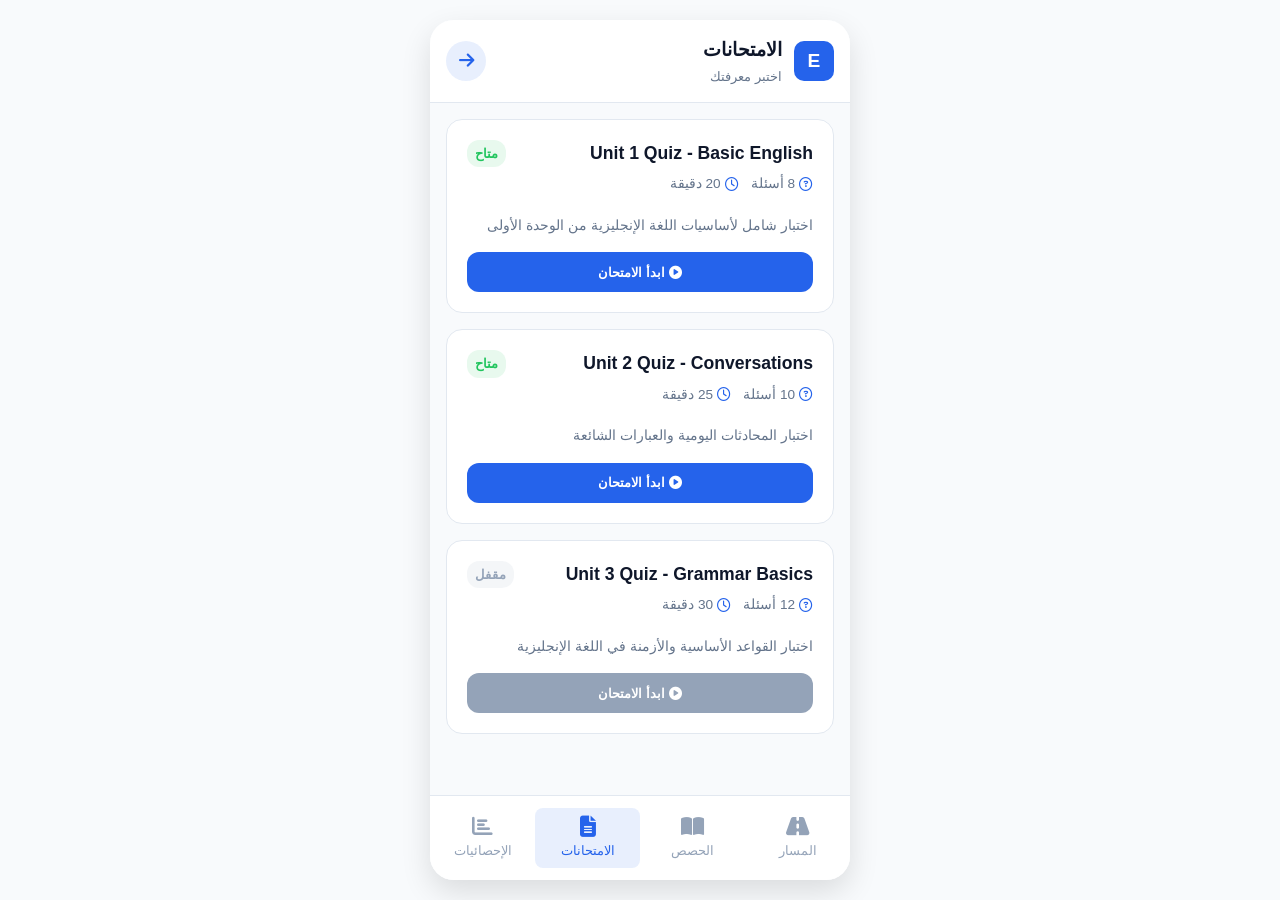
==== exams/exams.html @ 972218ee "Add files via upload" ====
<!DOCTYPE html>
<html lang="ar" dir="rtl">
<head>
    <meta charset="UTF-8">
    <meta name="viewport" content="width=device-width, initial-scale=1.0">
    <title>منصة تعلم الإنجليزية - الامتحانات</title>
    <link rel="stylesheet" href="https://cdnjs.cloudflare.com/ajax/libs/font-awesome/6.4.0/css/all.min.css">
    <link rel="stylesheet" href="./exams.css">
</head>
<body>
    <div class="phone-container">
        <!-- شاشة قائمة الامتحانات -->
        <div id="exams-screen" class="screen active">
            <header class="app-header">
                <div class="logo">
                    <div class="logo-icon">E</div>
                    <div class="logo-text">
                        <h1>الامتحانات</h1>
                        <p>اختبر معرفتك</p>
                    </div>
                </div>
                <a href="../home/home.html" class="btn-icon back-btn">
                    <i class="fas fa-arrow-right"></i>
                </a>
            </header>

            <main class="main-content">
                <div class="exams-container">
                    <!-- سيتم ملؤها بالجافاسكريبت -->
                </div>
            </main>
        </div>

        <!-- شاشة عرض الامتحان الفردي -->
        <div id="exam-view-screen" class="screen">
            <header class="app-header">
                <div class="logo">
                    <div class="logo-icon">E</div>
                    <div class="logo-text">
                        <h1>الامتحان</h1>
                        <p id="exam-title-header">عنوان الامتحان</p>
                    </div>
                </div>
                <button class="btn-icon back-btn" onclick="goBackToExams()">
                    <i class="fas fa-arrow-right"></i>
                </button>
            </header>

            <main class="main-content">
                <div class="exam-content">
                    <div class="card">
                        <h3><i class="fas fa-file-alt"></i> أسئلة الامتحان</h3>
                        <div id="exam-questions"></div>
                        <div class="exam-actions">
                            <button class="btn btn-primary" onclick="submitExam()">
                                <i class="fas fa-check-circle"></i> تسليم الامتحان
                            </button>
                        </div>
                    </div>
                </div>
            </main>
        </div>

        <!-- التنقل السفلي -->
        <nav class="bottom-nav">
            <a href="../home/home.html" class="nav-item">
                <i class="fas fa-road"></i>
                <span>المسار</span>
            </a>
            <a href="../lessons/lessons.html" class="nav-item">
                <i class="fas fa-book-open"></i>
                <span>الحصص</span>
            </a>
            <a href="exams.html" class="nav-item active">
                <i class="fas fa-file-alt"></i>
                <span>الامتحانات</span>
            </a>
            <a href="../stats/stats.html" class="nav-item">
                <i class="fas fa-chart-bar"></i>
                <span>الإحصائيات</span>
            </a>
        </nav>
    </div>

    <script src="./exams.js"></script>
</body>
</html>
---- exams/exams.css ----
/* ===== CSS Reset ===== */
* {
    margin: 0;
    padding: 0;
    box-sizing: border-box;
}

:root {
    --primary: #2563EB;
    --primary-light: rgba(37, 99, 235, 0.1);
    --success: #22C55E;
    --success-light: rgba(34, 197, 94, 0.1);
    --background: #F8FAFC;
    --card-bg: #FFFFFF;
    --text-primary: #0F172A;
    --text-secondary: #64748B;
    --border: #E2E8F0;
    --inactive: #94A3B8;
    --radius: 16px;
    --button-radius: 12px;
    --shadow: 0 4px 12px rgba(0, 0, 0, 0.05);
    --spacing: 16px;
}

body {
    font-family: -apple-system, BlinkMacSystemFont, 'Segoe UI', 'Noto Sans Arabic', sans-serif;
    background-color: var(--background);
    color: var(--text-primary);
    line-height: 1.5;
    min-height: 100vh;
    margin: 0;
    overflow-x: hidden;
}

.phone-container {
    width: 100%;
    max-width: 100%;
    height: 100vh;
    background-color: white;
    border-radius: 0;
    overflow: hidden;
    position: relative;
    border: none;
}

.screen {
    display: none;
    height: 100%;
    flex-direction: column;
    background-color: var(--background);
}

.screen.active {
    display: flex;
}

/* ===== الهيدر ===== */
.app-header {
    display: flex;
    justify-content: space-between;
    align-items: center;
    padding: var(--spacing);
    background-color: white;
    border-bottom: 1px solid var(--border);
}

.logo {
    display: flex;
    align-items: center;
    gap: 12px;
}

.logo-icon {
    width: 40px;
    height: 40px;
    background-color: var(--primary);
    border-radius: 10px;
    display: flex;
    align-items: center;
    justify-content: center;
    color: white;
    font-weight: 700;
    font-size: 1.2rem;
}

.logo-text h1 {
    font-size: 1.2rem;
    color: var(--text-primary);
    margin-bottom: 2px;
}

.logo-text p {
    font-size: 0.8rem;
    color: var(--text-secondary);
    margin-bottom: 0;
}

.btn-icon {
    width: 40px;
    height: 40px;
    border-radius: 50%;
    border: none;
    background-color: var(--primary-light);
    color: var(--primary);
    display: flex;
    align-items: center;
    justify-content: center;
    cursor: pointer;
    font-size: 1.1rem;
    text-decoration: none;
}

/* ===== المحتوى الرئيسي ===== */
.main-content {
    flex: 1;
    overflow-y: auto;
    padding: var(--spacing);
    padding-bottom: 100px;
}

.card {
    background-color: var(--card-bg);
    border-radius: var(--radius);
    padding: 20px;
    margin-bottom: 16px;
    box-shadow: var(--shadow);
    border: 1px solid var(--border);
}

/* ===== الأزرار ===== */
.btn {
    display: block;
    width: 100%;
    height: 48px;
    border: none;
    border-radius: var(--button-radius);
    font-size: 1rem;
    font-weight: 600;
    cursor: pointer;
    transition: all 0.2s ease;
    display: flex;
    align-items: center;
    justify-content: center;
    gap: 8px;
}

.btn-primary {
    background-color: var(--primary);
    color: white;
    margin: 20px 0;
}

.btn-primary:hover {
    background-color: #1d4ed8;
}

.btn:active {
    transform: scale(0.98);
}

/* ===== شاشة الامتحانات ===== */
.exams-container {
    display: flex;
    flex-direction: column;
    gap: 16px;
}

.exam-card {
    background-color: white;
    border-radius: var(--radius);
    padding: 20px;
    border: 1px solid var(--border);
    transition: all 0.3s ease;
}

.exam-card:hover {
    transform: translateY(-4px);
    box-shadow: 0 8px 20px rgba(0, 0, 0, 0.1);
}

.exam-header {
    display: flex;
    justify-content: space-between;
    align-items: flex-start;
    margin-bottom: 12px;
}

.exam-title {
    font-size: 1.1rem;
    font-weight: 600;
    margin-bottom: 8px;
}

.exam-description {
    color: var(--text-secondary);
    font-size: 0.9rem;
    margin-bottom: 16px;
}

.exam-btn {
    width: 100%;
    height: 40px;
    background-color: var(--primary);
    color: white;
    border: none;
    border-radius: var(--button-radius);
    font-weight: 600;
    cursor: pointer;
    transition: background-color 0.2s ease;
}

.exam-btn:hover {
    background-color: #1d4ed8;
}

.exam-btn:disabled {
    background-color: var(--inactive);
    cursor: not-allowed;
}

.exam-details {
    display: flex;
    gap: 12px;
    margin-bottom: 8px;
}

.exam-info {
    display: flex;
    align-items: center;
    gap: 4px;
    font-size: 0.85rem;
    color: var(--text-secondary);
}

.exam-info i {
    color: var(--primary);
}

.status-available {
    background-color: var(--success-light);
    color: var(--success);
    padding: 4px 8px;
    border-radius: 12px;
    font-weight: 600;
    font-size: 0.8rem;
}

.status-locked {
    background-color: rgba(148, 163, 184, 0.1);
    color: var(--inactive);
    padding: 4px 8px;
    border-radius: 12px;
    font-weight: 600;
    font-size: 0.8rem;
}

/* ===== شاشة الامتحان الفردي ===== */
#exam-questions {
    display: flex;
    flex-direction: column;
    gap: 16px;
}

.question-card {
    background: linear-gradient(135deg, var(--background) 0%, rgba(37, 99, 235, 0.02) 100%);
    border-radius: 12px;
    padding: 16px;
    border: 2px solid var(--border);
    transition: all 0.3s ease;
    margin-bottom: 12px;
}

.question-card:hover {
    border-color: var(--primary);
    box-shadow: 0 4px 12px rgba(37, 99, 235, 0.1);
}

.question-text {
    font-weight: 700;
    margin-bottom: 12px;
    color: var(--primary);
    font-size: 1.05rem;
}

.question-options {
    display: flex;
    flex-direction: column;
    gap: 8px;
}

.option-label {
    display: flex;
    align-items: center;
    padding: 10px 12px;
    background-color: white;
    border-radius: 8px;
    border: 1px solid var(--border);
    cursor: pointer;
    transition: all 0.2s ease;
    width: 100%;
    box-sizing: border-box;
    user-select: none;
}

.option-label:hover {
    border-color: var(--primary);
    background-color: var(--primary-light);
}

.option-label input {
    margin-left: 8px;
    cursor: pointer;
    flex-shrink: 0;
    width: 18px;
    height: 18px;
}

.option-label span {
    flex: 1;
    text-align: right;
    color: var(--text-color);
    font-size: 0.95rem;
    cursor: pointer;
}

.option-label input:checked {
    accent-color: var(--primary);
}

/* نتائج الإجابات */
.answer-result-inline {
    padding: 8px 12px;
    margin-top: 8px;
    border-radius: 8px;
    font-size: 0.85rem;
    font-weight: 500;
    display: flex;
    flex-direction: column;
    gap: 4px;
}

.answer-result-inline.correct-inline {
    background-color: rgba(34, 197, 94, 0.15);
    color: var(--success);
    border-left: 3px solid var(--success);
    padding-right: 12px;
}

.answer-result-inline.wrong-inline {
    background-color: rgba(239, 68, 68, 0.15);
    color: #EF4444;
    border-left: 3px solid #EF4444;
    padding-right: 12px;
}

.correct-answer-inline {
    font-size: 0.75rem;
    margin-top: 4px;
    padding-top: 4px;
    border-top: 1px solid rgba(239, 68, 68, 0.2);
    color: var(--text-secondary);
}

/* ملخص الامتحان */
.exam-summary {
    background: linear-gradient(135deg, #f0f9ff 0%, #f3e8ff 100%);
    border-radius: 12px;
    padding: 16px;
    margin-top: 24px;
    border: 2px solid #e0e7ff;
    box-shadow: 0 8px 20px rgba(0, 0, 0, 0.08);
}

.summary-header h4 {
    font-size: 1.1rem;
    color: var(--primary);
    display: flex;
    align-items: center;
    justify-content: center;
    gap: 6px;
    margin: 0 0 12px 0;
}

.summary-stats {
    display: grid;
    grid-template-columns: repeat(3, 1fr);
    gap: 8px;
}

.summary-stat {
    display: flex;
    flex-direction: column;
    align-items: center;
    padding: 8px;
    background: white;
    border-radius: 8px;
    border: 1px solid #e0e7ff;
}

.summary-stat .stat-label {
    font-size: 0.75rem;
    color: var(--text-secondary);
    font-weight: 500;
}

.summary-stat .stat-value {
    font-size: 1.3rem;
    font-weight: 700;
    margin-top: 4px;
}

.correct-value { color: var(--success); }
.wrong-value { color: #EF4444; }
.percent-value { color: var(--primary); }
.points-value { color: #F59E0B; }

.exam-summary-list {
    margin-top: 14px;
    display: flex;
    flex-direction: column;
    gap: 6px;
}

.exam-summary-item {
    background: #ffffff;
    border: 1px solid rgba(16,24,40,0.04);
    padding: 8px 10px;
    border-radius: 8px;
    font-size: 0.95rem;
    text-align: right;
    color: var(--text-color);
}

.exam-summary-item.correct-item {
    border-left: 4px solid var(--success);
}

.exam-summary-item.wrong-item {
    border-left: 4px solid #EF4444;
}

.exam-summary-actions {
    display: flex;
    gap: 10px;
    margin-top: 16px;
}

/* ===== التنقل السفلي ===== */
.bottom-nav {
    position: absolute;
    bottom: 0;
    left: 0;
    right: 0;
    background-color: white;
    border-top: 1px solid var(--border);
    display: flex;
    justify-content: space-around;
    padding: 12px 0;
    z-index: 100;
}

.nav-item {
    display: flex;
    flex-direction: column;
    align-items: center;
    gap: 4px;
    cursor: pointer;
    color: var(--inactive);
    transition: color 0.2s ease;
    padding: 8px;
    border-radius: 8px;
    flex: 1;
    text-align: center;
    text-decoration: none;
}

.nav-item.active {
    color: var(--primary);
    background-color: var(--primary-light);
}

.nav-item i {
    font-size: 1.3rem;
}

.nav-item span {
    font-size: 0.8rem;
    font-weight: 500;
}

/* ===== التجاوب ===== */
@media (max-width: 420px) {
    :root {
        --spacing: 12px;
        --radius: 14px;
        --button-radius: 10px;
    }

    .app-header { padding: 10px; }
    .logo-text h1 { font-size: 1rem; }
    .logo-text p { font-size: 0.75rem; }
    .main-content { padding: 12px; padding-bottom: 110px; }
    .card { padding: 14px; }
    .btn { height: 44px; font-size: 0.95rem; }
    .question-card { padding: 12px; }
    .question-text { font-size: 0.95rem; }
    .option-label { padding: 10px; }
}

@media (min-width: 768px) {
    body {
        display: flex;
        justify-content: center;
        align-items: center;
        padding: 20px;
        background-color: var(--background);
    }
    .phone-container {
        width: 100%;
        max-width: 420px;
        height: calc(100vh - 40px);
        max-height: 900px;
        border-radius: 24px;
        box-shadow: 0 12px 30px rgba(0, 0, 0, 0.12);
        overflow: hidden;
    }
}
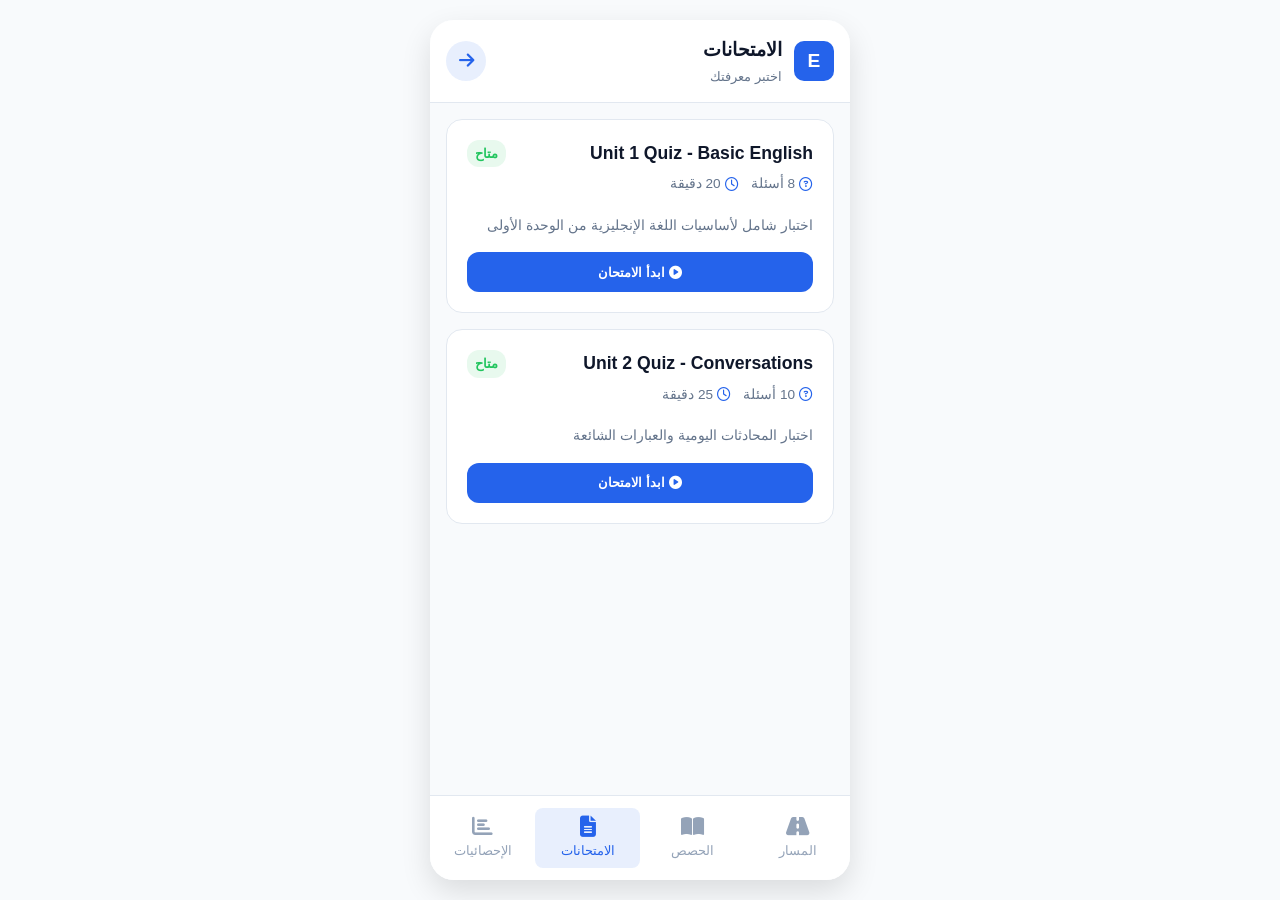
==== commit a08d1cfc: "Add files via upload" ====
--- a/exams/exams.html
+++ b/exams/exams.html
@@ -82,6 +82,6 @@
         </nav>
     </div>
 
-    <script src="./exams.js"></script>
+    <script type="module" src="./exams.js"></script>
 </body>
 </html>
--- a/exams/exams.css
+++ b/exams/exams.css
@@ -28,24 +28,30 @@
     color: var(--text-primary);
     line-height: 1.5;
     min-height: 100vh;
+    display: flex;
+    align-items: center;
+    justify-content: center;
     margin: 0;
+    padding: 20px;
     overflow-x: hidden;
 }
 
 .phone-container {
     width: 100%;
-    max-width: 100%;
-    height: 100vh;
+    max-width: 420px;
+    height: 90vh;
+    max-height: 900px;
     background-color: white;
-    border-radius: 0;
+    border-radius: 24px;
+    box-shadow: 0 20px 60px rgba(0, 0, 0, 0.12);
     overflow: hidden;
     position: relative;
-    border: none;
 }
 
 .screen {
     display: none;
     height: 100%;
+    width: 100%;
     flex-direction: column;
     background-color: var(--background);
 }
